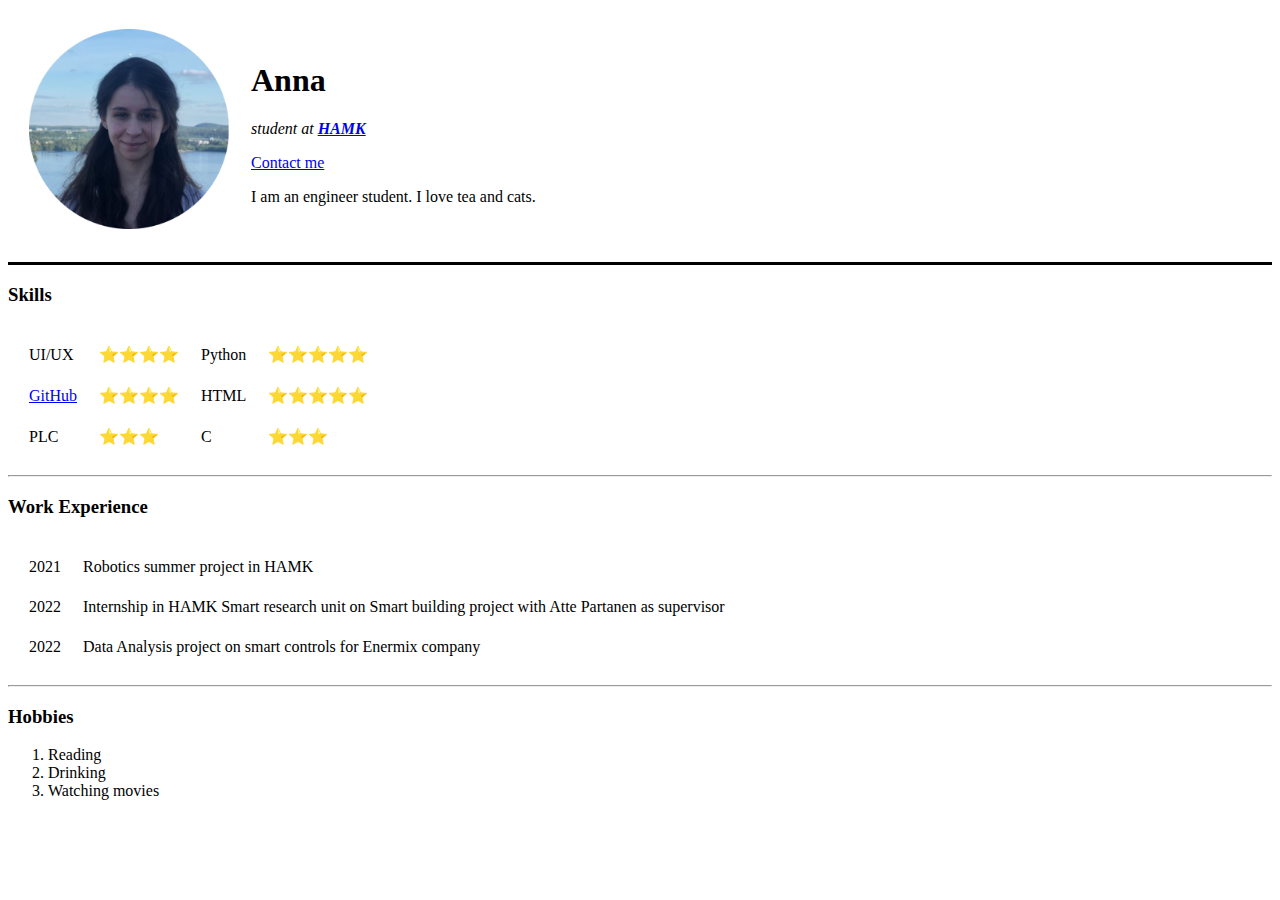
==== index.html @ 60c3f225 "initial cv website files" ====
<!DOCTYPE html>
<html lang="en" dir="ltr">

<head>
  <meta charset="utf-8">
  <title>anna's site</title>
</head>

<body>
  <table cellspacing="20">
    <tr>
      <td><img src="me.png" alt="anna's face" width='200' height='200'></td>
      <td>
        <h1>Anna</h1>
        <p><em>student at <strong><a href="https://www.hamk.fi/">HAMK</a></strong></em></p>
        <a href="contact.html">Contact me</a>
        <p>I am an engineer student. I love tea and cats.</p>
      </td>
    </tr>
  </table>
  <hr size='3' color='black' noshade>
  <h3>Skills</h3>
  <table cellspacing="20">
    <tr>
      <td>UI/UX</td>
      <td>⭐⭐⭐⭐</td>
      <td>Python</td>
      <td>⭐⭐⭐⭐⭐</td>
    </tr>
    <tr>
      <td><a href="https://github.com/anna20121">GitHub</a></td>
      <td>⭐⭐⭐⭐</td>
      <td>HTML</td>
      <td>⭐⭐⭐⭐⭐</td>
    </tr>
    <tr>
      <td>PLC</td>
      <td>⭐⭐⭐</td>
      <td>C</td>
      <td>⭐⭐⭐</td>
    </tr>
  </table>
  <hr>
  <h3>Work Experience</h3>
  <table cellspacing="20">
    <tr>
      <td>2021</td>
      <td>Robotics summer project in HAMK</td>
    </tr>
    <tr>
      <td>2022</td>
      <td>Internship in HAMK Smart research unit on Smart building project with Atte Partanen as supervisor</td>
    </tr>
    <tr>
      <td>2022</td>
      <td>Data Analysis project on smart controls for Enermix company</td>
    </tr>
  </table>
  <hr>
  <h3>Hobbies</h3>
  <ol>
    <li>Reading</li>
    <li>Drinking</li>
    <li>Watching movies</li>
  </ol>
</body>

</html>
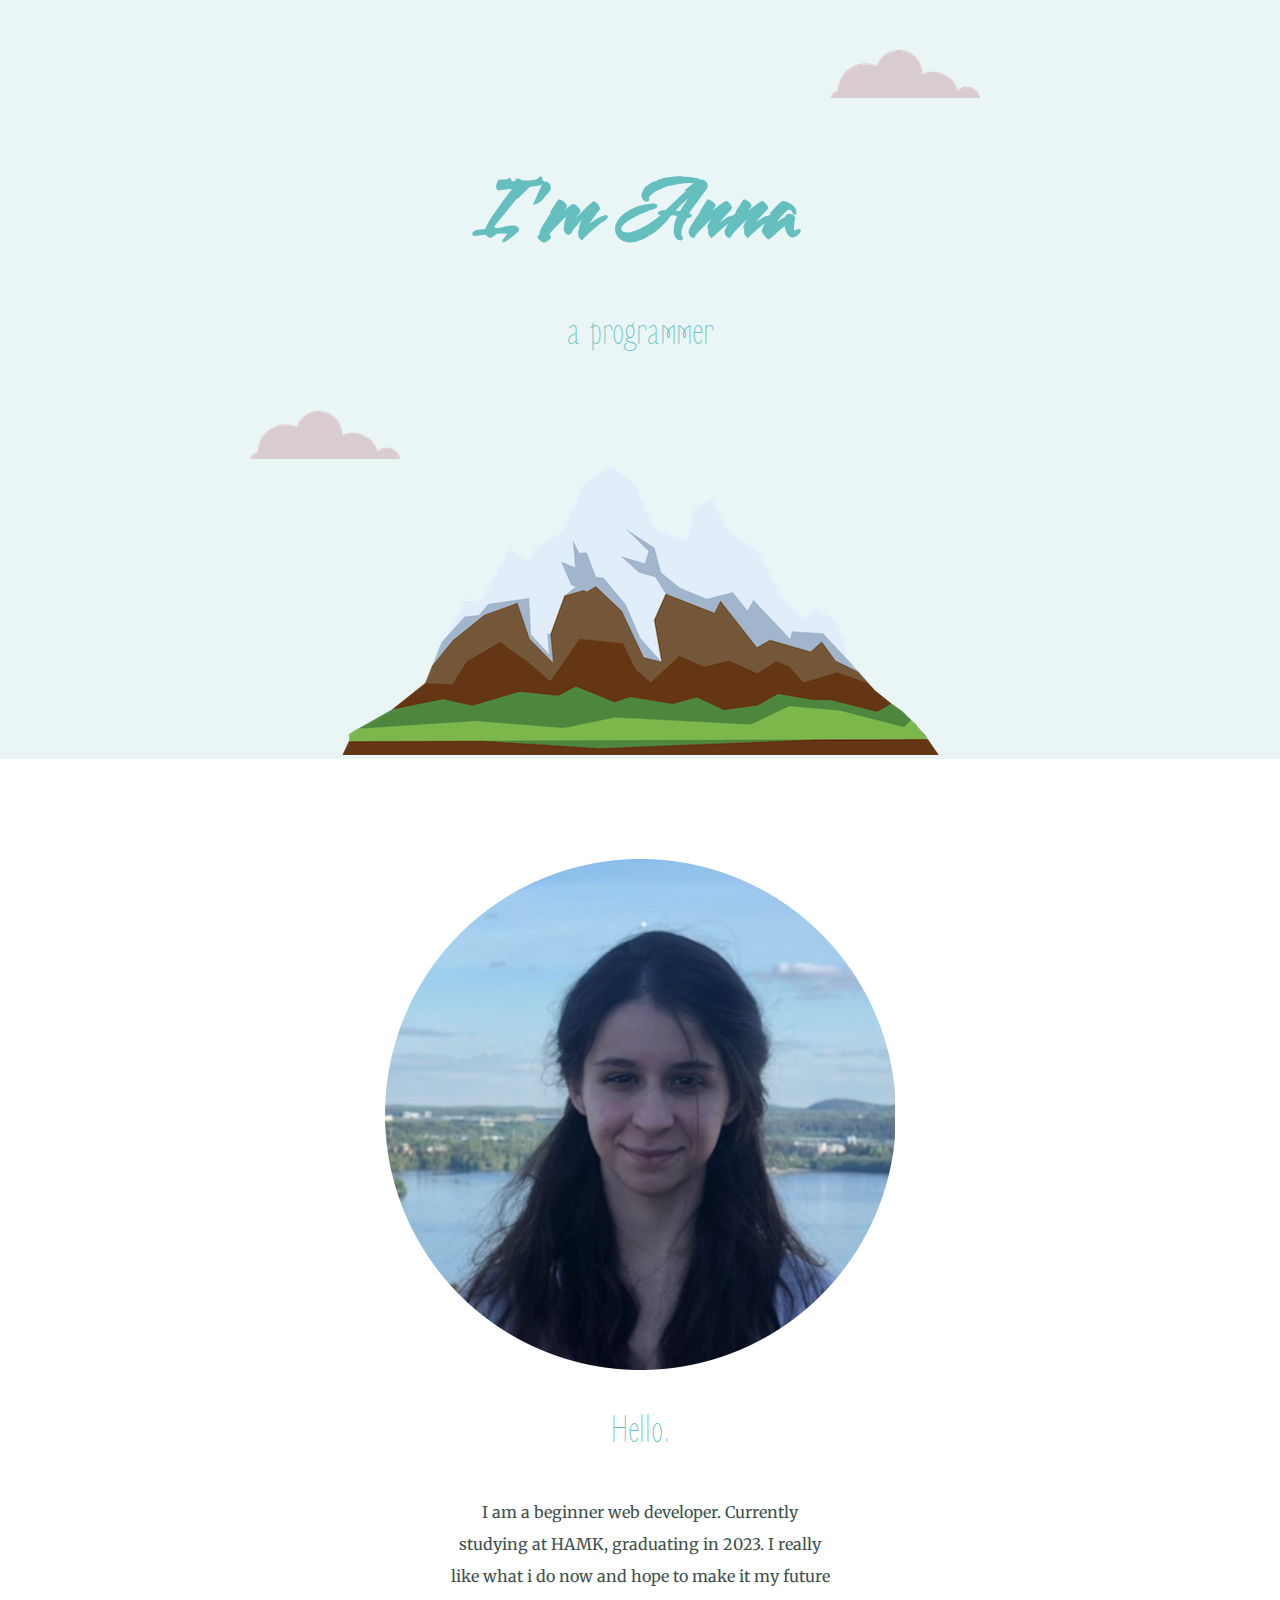
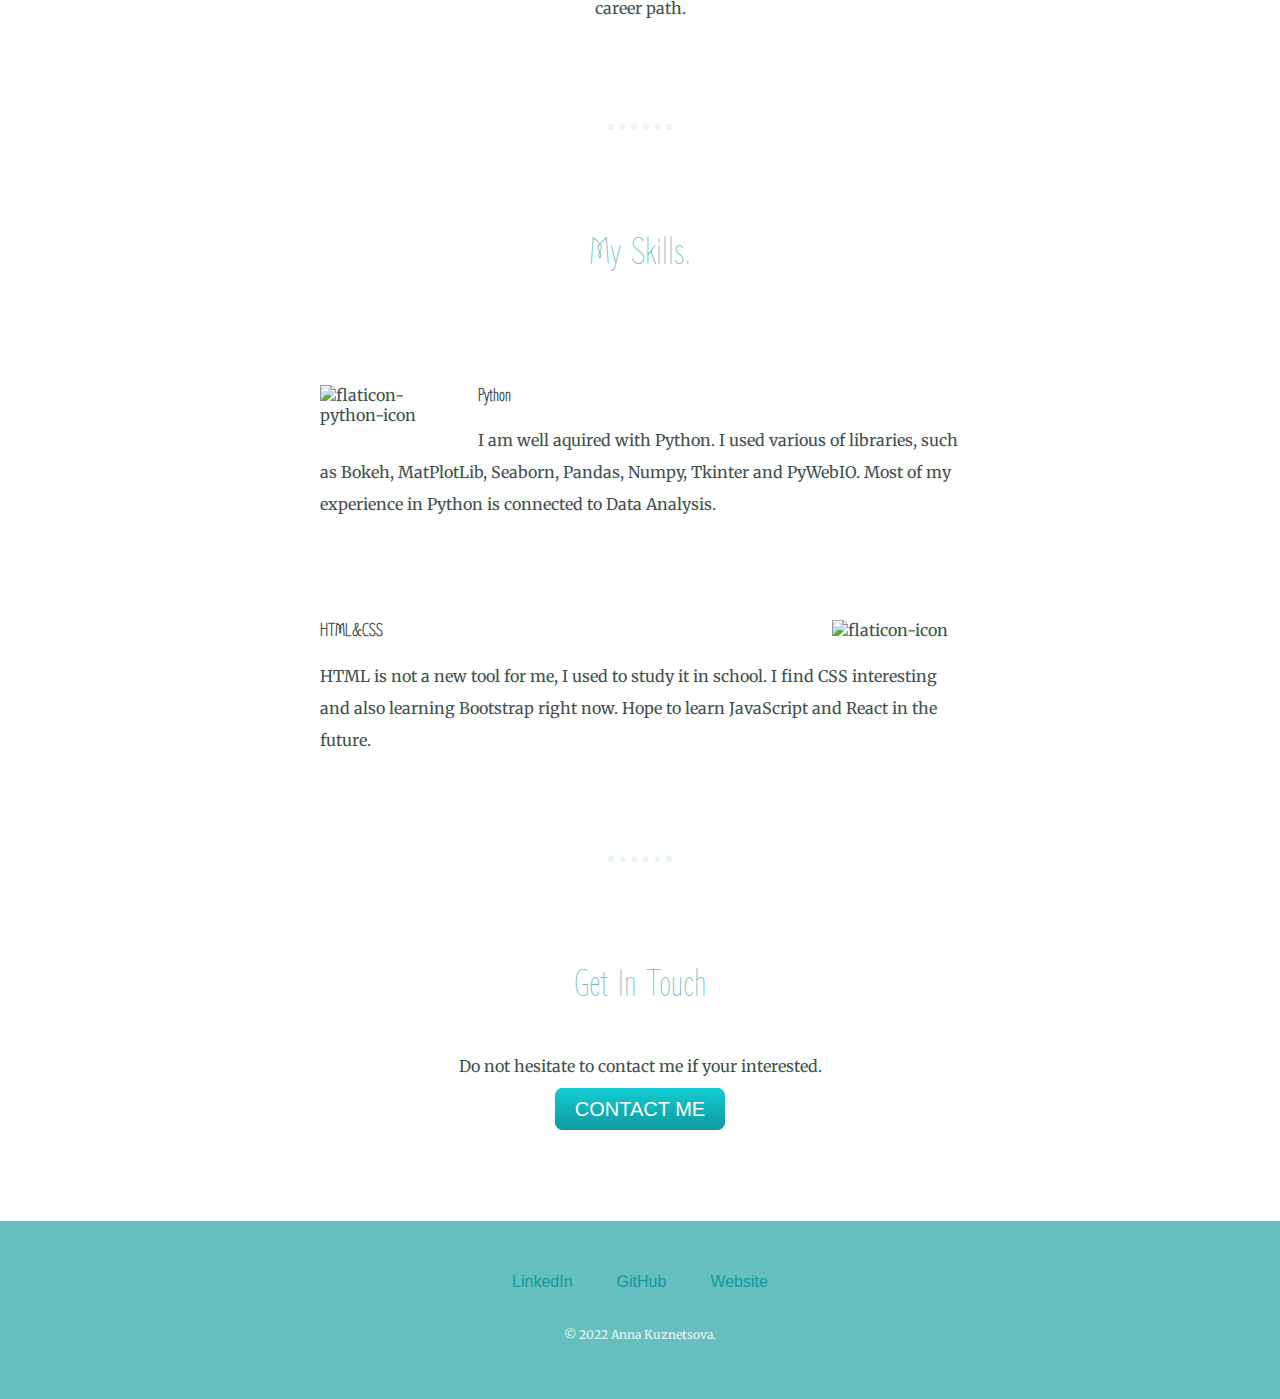
==== commit ab93253c: "Imlementing CSS" ====
--- a/index.html
+++ b/index.html
@@ -4,65 +4,55 @@
 <head>
   <meta charset="utf-8">
   <title>anna's site</title>
+  <link rel="stylesheet" type="text/css" href="css/styles.css">
+  <link rel="icon" href="favicon.ico">
+  <link rel="preconnect" href="https://fonts.googleapis.com">
+  <link rel="preconnect" href="https://fonts.gstatic.com" crossorigin>
+  <link href="https://fonts.googleapis.com/css2?family=Merriweather:ital@1&family=Smooch&family=Zen+Loop&display=swap" rel="stylesheet">
 </head>
 
 <body>
-  <table cellspacing="20">
-    <tr>
-      <td><img src="me.png" alt="anna's face" width='200' height='200'></td>
-      <td>
-        <h1>Anna</h1>
-        <p><em>student at <strong><a href="https://www.hamk.fi/">HAMK</a></strong></em></p>
-        <a href="contact.html">Contact me</a>
-        <p>I am an engineer student. I love tea and cats.</p>
-      </td>
-    </tr>
-  </table>
-  <hr size='3' color='black' noshade>
-  <h3>Skills</h3>
-  <table cellspacing="20">
-    <tr>
-      <td>UI/UX</td>
-      <td>⭐⭐⭐⭐</td>
-      <td>Python</td>
-      <td>⭐⭐⭐⭐⭐</td>
-    </tr>
-    <tr>
-      <td><a href="https://github.com/anna20121">GitHub</a></td>
-      <td>⭐⭐⭐⭐</td>
-      <td>HTML</td>
-      <td>⭐⭐⭐⭐⭐</td>
-    </tr>
-    <tr>
-      <td>PLC</td>
-      <td>⭐⭐⭐</td>
-      <td>C</td>
-      <td>⭐⭐⭐</td>
-    </tr>
-  </table>
-  <hr>
-  <h3>Work Experience</h3>
-  <table cellspacing="20">
-    <tr>
-      <td>2021</td>
-      <td>Robotics summer project in HAMK</td>
-    </tr>
-    <tr>
-      <td>2022</td>
-      <td>Internship in HAMK Smart research unit on Smart building project with Atte Partanen as supervisor</td>
-    </tr>
-    <tr>
-      <td>2022</td>
-      <td>Data Analysis project on smart controls for Enermix company</td>
-    </tr>
-  </table>
-  <hr>
-  <h3>Hobbies</h3>
-  <ol>
-    <li>Reading</li>
-    <li>Drinking</li>
-    <li>Watching movies</li>
-  </ol>
+  <div class="top-container">
+    <img class="top-cloud" src="images/cloud.png" alt="cloud-img">
+    <h1>I'm Anna</h1>
+    <h2>a programmer</h2>
+    <img class="bottom-cloud" src="images/cloud.png" alt="cloud-img">
+    <img src="images/mountain.png" alt="mountain-img">
+  </div>
+  <div class="middle-container">
+    <div class="profile">
+      <img src="images/me.png" alt="">
+      <h2>Hello.</h2>
+      <p class='intro'>I am a beginner web developer. Currently studying at HAMK, graduating in 2023. I really like what i do now and hope to make it my future career path.</p>
+    </div>
+    <hr>
+    <div class="skills">
+      <h2>My Skills.</h2>
+      <div class="skill-row">
+        <img class="python-icon" src="https://cdn-icons-png.flaticon.com/512/2721/2721287.png" alt="flaticon-python-icon">
+        <h3>Python</h3>
+        <p>I am well aquired with Python. I used various of libraries, such as Bokeh, MatPlotLib, Seaborn, Pandas, Numpy, Tkinter and PyWebIO. Most of my experience in Python is connected to Data Analysis.</p>
+      </div>
+      <div class="skill-row">
+        <img class="html-icon" src="https://cdn-icons.flaticon.com/png/512/2085/premium/2085206.png?token=exp=1654092308~hmac=3fdae07e59358c7bd41ab71c60483876" alt="flaticon-icon">
+        <h3>HTML&CSS</h3>
+        <p>HTML is not a new tool for me, I used to study it in school. I find CSS interesting and also learning Bootstrap right now. Hope to learn JavaScript and React in the future.</p>
+      </div>
+    </div>
+    <hr>
+    <div class="contact-me">
+      <h2>Get In Touch</h2>
+      <p class='contact-message'>Do not hesitate to contact me if your interested.</p>
+      <a class="btn" href="mailto:annakuz2002@icloud.com">CONTACT ME</a>
+    </div>
+  </div>
+
+
+  <div class="bottom-container">
+    <a class="footer-link" href="https://www.linkedin.com/in/anna-kuznetsova-0a964b223/">LinkedIn</a>
+    <a class="footer-link" href="https://github.com/anna20121">GitHub</a>
+    <a class="footer-link" href="https://anna20121.github.io/cv/">Website</a>
+    <p class="copyright">© 2022 Anna Kuznetsova.</p>
+  </div>
 </body>
-
 </html>
--- a/css/styles.css
+++ b/css/styles.css
@@ -0,0 +1,117 @@
+body{
+  margin: 0;
+  text-align: center;
+  font-family: 'Merriweather', serif;
+  color: #40514E;
+}
+h1{
+  margin: 50px auto 0 auto;
+  font-family: 'Smooch', cursive;
+  font-size:5.625rem;
+  color: #66BFBF;
+  lineheight: 2;
+}
+h2{
+  font-family: 'Zen Loop', cursive;
+  font-size: 2.5rem;
+  color: #66BFBF;
+  font-weight: normal;
+  padding-bottom: 10px;
+}
+h3{
+  font-family: 'Zen Loop', cursive;
+}
+p{
+  line-height:2;
+}
+hr{
+  border: dotted #EAF6F6 6px;
+  border-bottom: none;
+  width: 4%;
+  margin: 100px auto;
+}
+a{
+  color: #11999E;
+  font-family: 'Montserrat', sans-serif;
+  margin: 10px 20px;
+  text-decoration: none;
+}
+a:hover{
+  color: #EAF6F6;
+}
+.top-container{
+  background-color: #EAF6F6;
+  position: relative;
+  padding-top: 100px;
+}
+.middle-container{
+  margin: 100px 0;
+}
+.bottom-container{
+  background-color: #66BFBF;
+  padding: 50px 0 20px;
+}
+.top-cloud{
+  position: absolute;
+  right: 300px;
+  top: 50px;
+}
+.bottom-cloud{
+  position: absolute;
+  left:250px;
+  bottom: 300px;
+}
+.skill-row{
+  width:50%;
+  margin:100px auto 100px auto;
+  text-align: left;
+}
+.intro{
+  width: 30%;
+  margin: auto;
+}
+.contact-mes{
+  width: 40%;
+  margin: 40px auto 60px;
+}
+.copyright{
+  color: #EAF6F6;
+  font-size: 0.75rem;
+  padding: 20px 0;
+}
+.python-icon{
+  width:20%;
+  float:left;
+  margin-right: 30px;
+}
+.html-icon{
+  width:20%;
+  float:right;
+  margin-left: 30px;
+}
+.btn {
+  background: #11cdd4;
+  background-image: -webkit-linear-gradient(top, #11cdd4, #11999e);
+  background-image: -moz-linear-gradient(top, #11cdd4, #11999e);
+  background-image: -ms-linear-gradient(top, #11cdd4, #11999e);
+  background-image: -o-linear-gradient(top, #11cdd4, #11999e);
+  background-image: linear-gradient(to bottom, #11cdd4, #11999e);
+  -webkit-border-radius: 8;
+  -moz-border-radius: 8;
+  border-radius: 8px;
+  font-family: Arial;
+  color: #ffffff;
+  font-size: 20px;
+  padding: 10px 20px 10px 20px;
+  text-decoration: none;
+}
+
+.btn:hover {
+  background: #30e3cb;
+  background-image: -webkit-linear-gradient(top, #30e3cb, #2bc4ad);
+  background-image: -moz-linear-gradient(top, #30e3cb, #2bc4ad);
+  background-image: -ms-linear-gradient(top, #30e3cb, #2bc4ad);
+  background-image: -o-linear-gradient(top, #30e3cb, #2bc4ad);
+  background-image: linear-gradient(to bottom, #30e3cb, #2bc4ad);
+  text-decoration: none;
+}
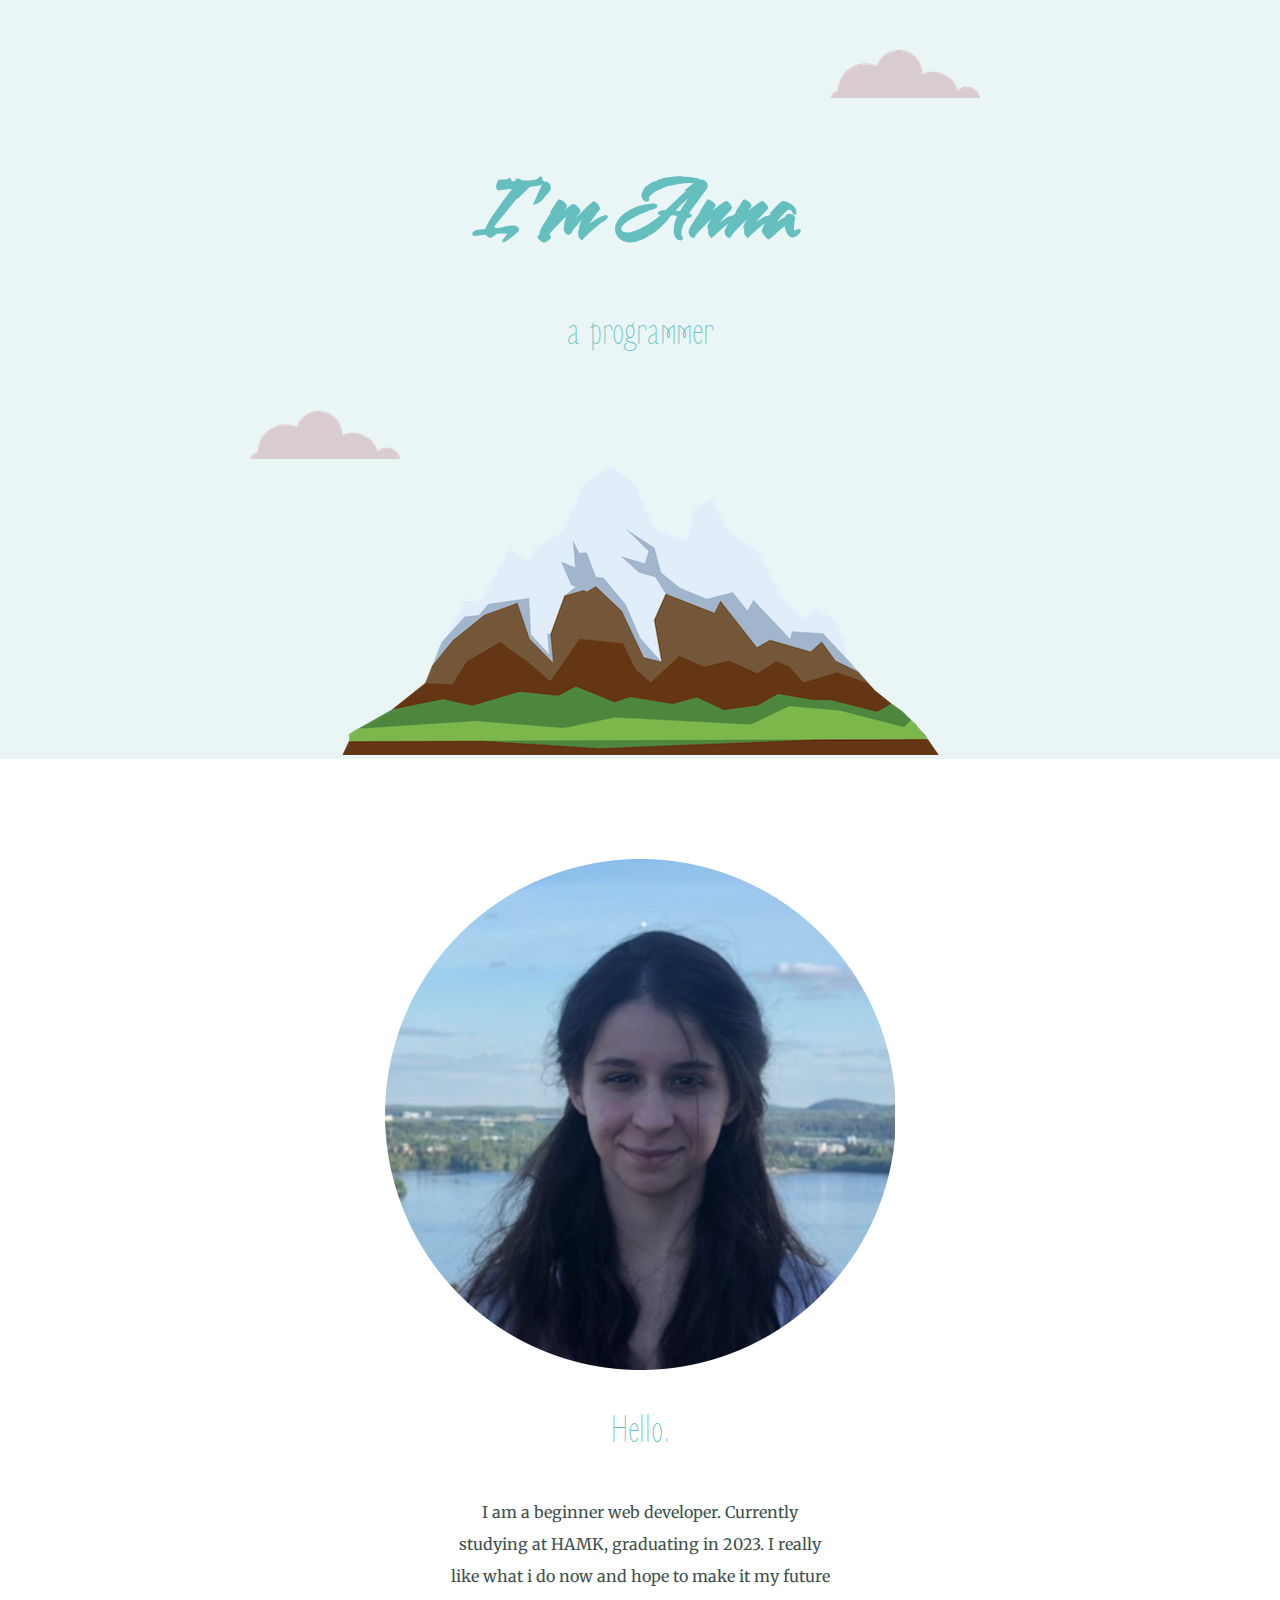
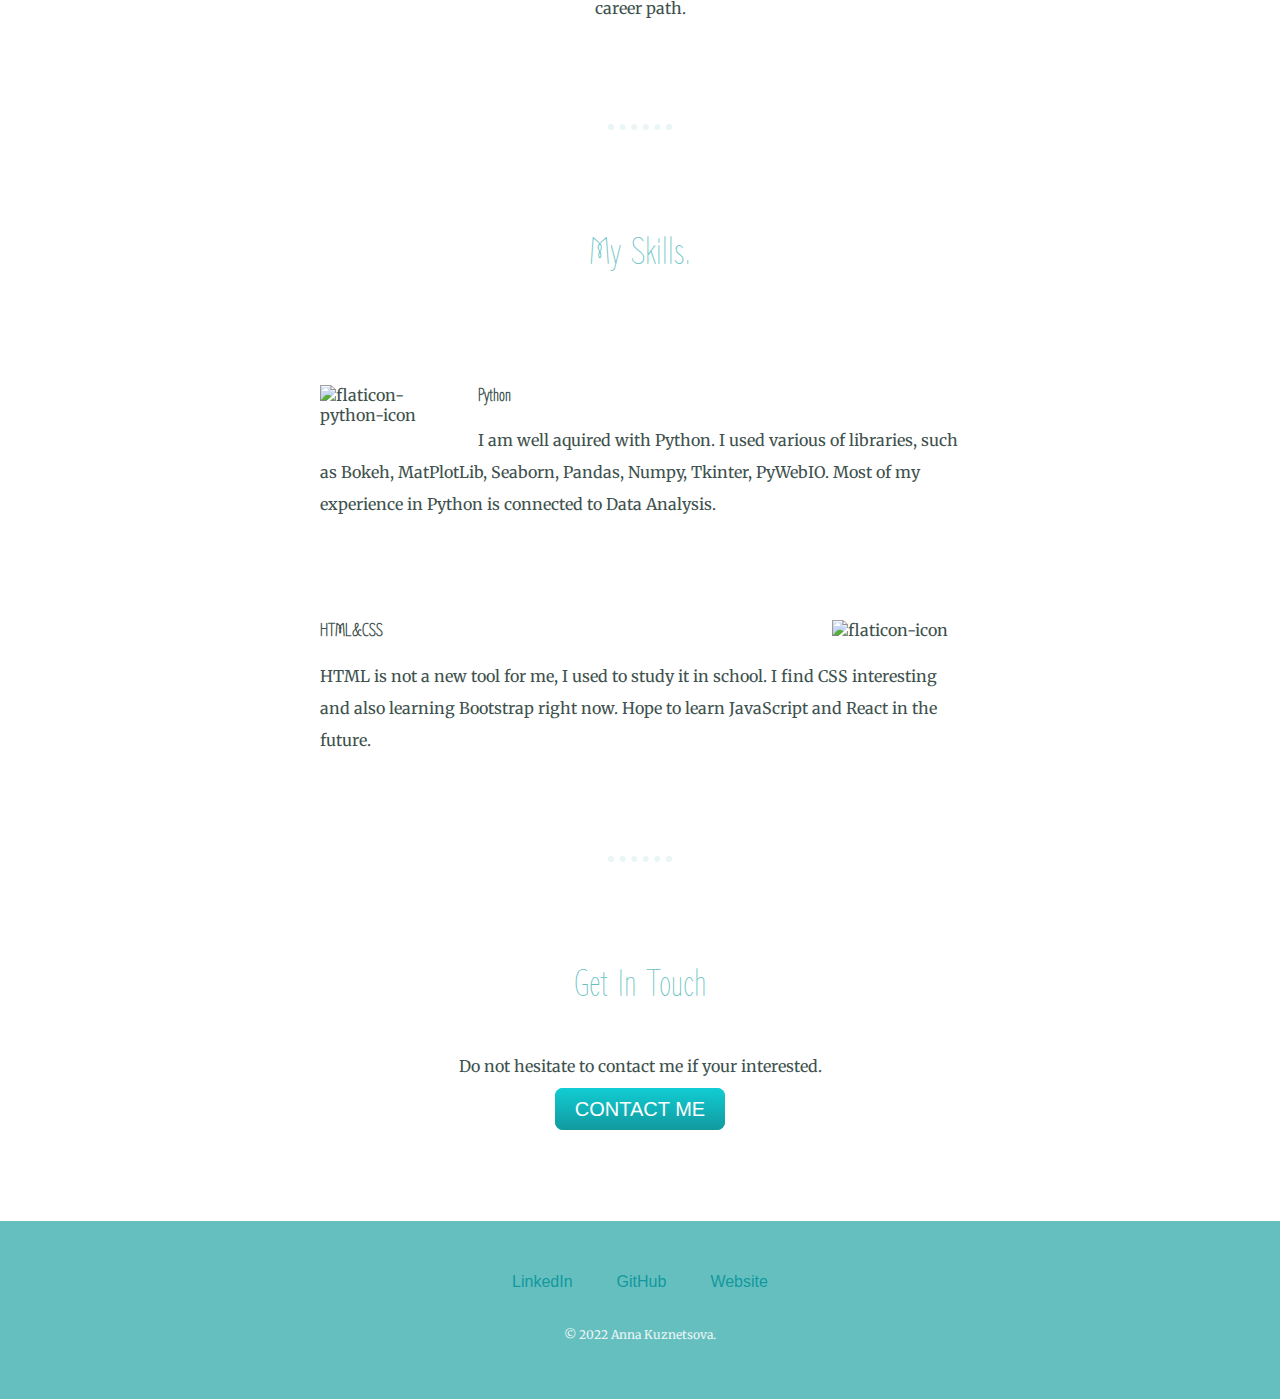
==== commit 41ef3d34: "Update index.html" ====
--- a/index.html
+++ b/index.html
@@ -31,10 +31,10 @@
       <div class="skill-row">
         <img class="python-icon" src="https://cdn-icons-png.flaticon.com/512/2721/2721287.png" alt="flaticon-python-icon">
         <h3>Python</h3>
-        <p>I am well aquired with Python. I used various of libraries, such as Bokeh, MatPlotLib, Seaborn, Pandas, Numpy, Tkinter and PyWebIO. Most of my experience in Python is connected to Data Analysis.</p>
+        <p>I am well aquired with Python. I used various of libraries, such as Bokeh, MatPlotLib, Seaborn, Pandas, Numpy, Tkinter, PyWebIO. Most of my experience in Python is connected to Data Analysis.</p>
       </div>
       <div class="skill-row">
-        <img class="html-icon" src="https://cdn-icons.flaticon.com/png/512/2085/premium/2085206.png?token=exp=1654092308~hmac=3fdae07e59358c7bd41ab71c60483876" alt="flaticon-icon">
+        <img class="html-icon" src="https://cdn-icons-png.flaticon.com/512/921/921594.png" alt="flaticon-icon">
         <h3>HTML&CSS</h3>
         <p>HTML is not a new tool for me, I used to study it in school. I find CSS interesting and also learning Bootstrap right now. Hope to learn JavaScript and React in the future.</p>
       </div>
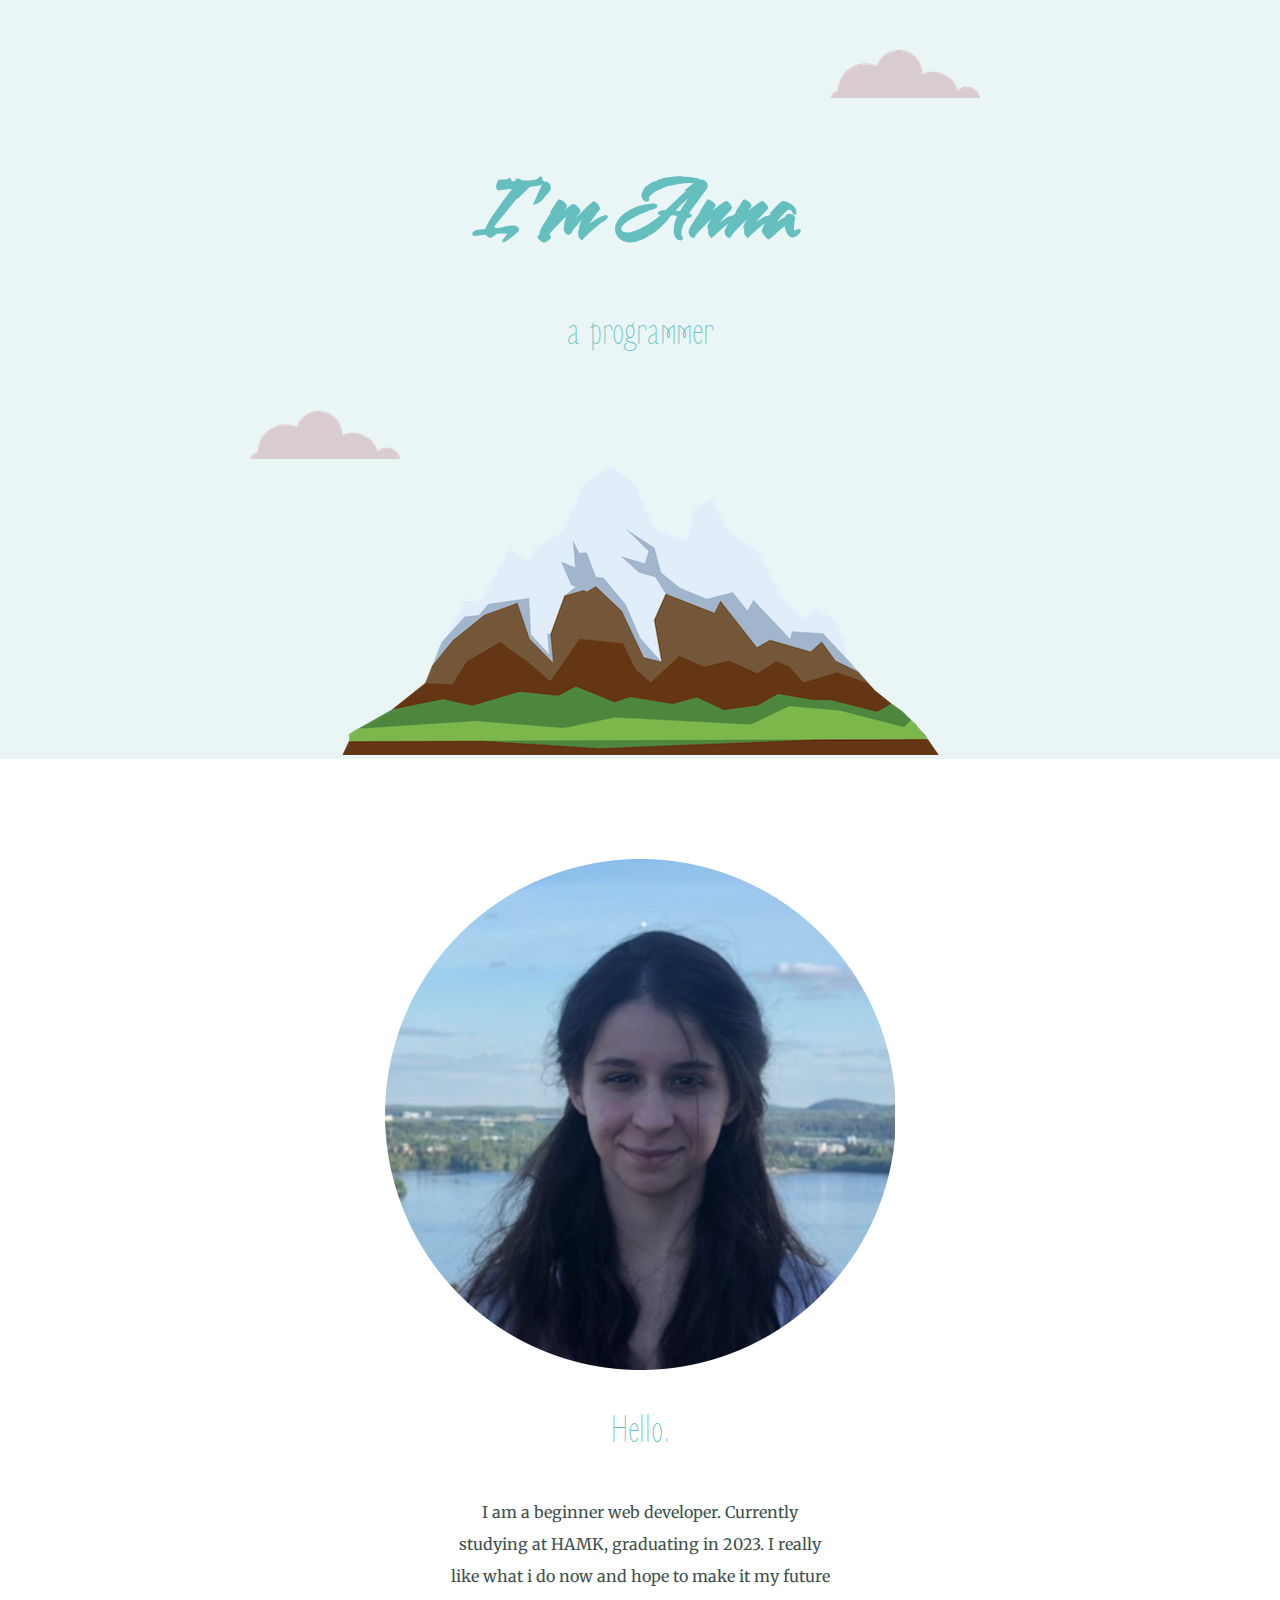
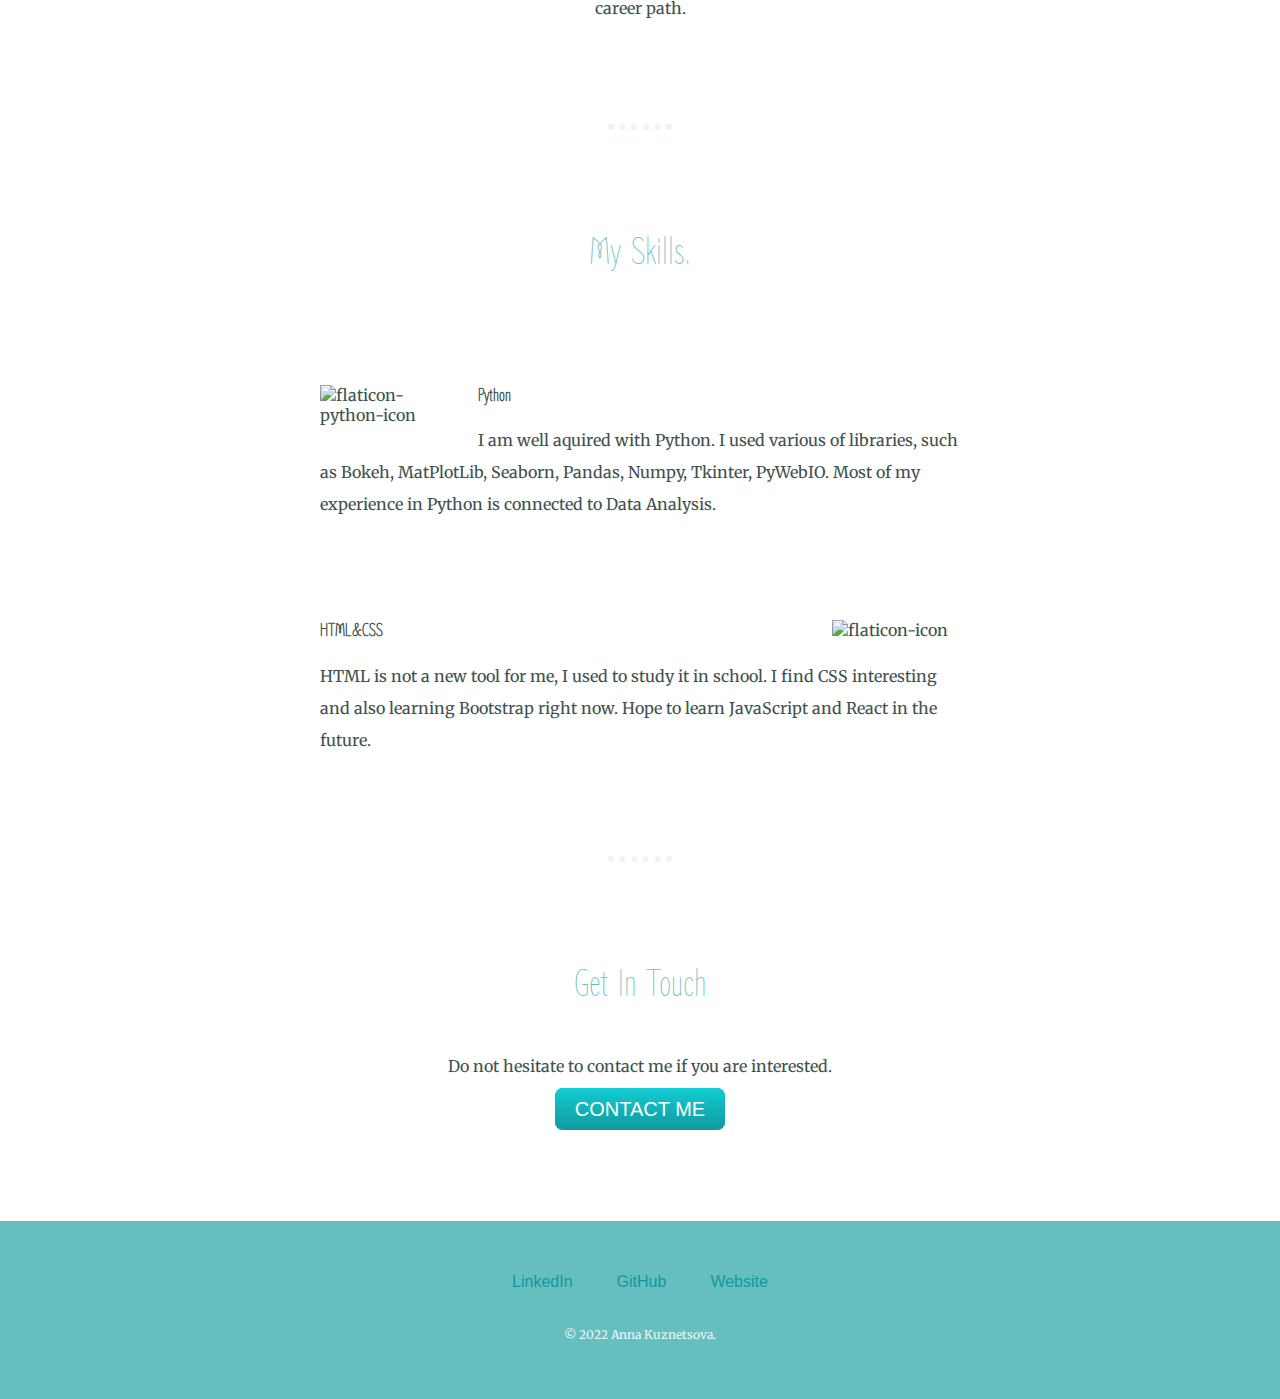
==== commit 54bbc567: "Update index.html" ====
--- a/index.html
+++ b/index.html
@@ -42,7 +42,7 @@
     <hr>
     <div class="contact-me">
       <h2>Get In Touch</h2>
-      <p class='contact-message'>Do not hesitate to contact me if your interested.</p>
+      <p class='contact-message'>Do not hesitate to contact me if you are interested.</p>
       <a class="btn" href="mailto:annakuz2002@icloud.com">CONTACT ME</a>
     </div>
   </div>
